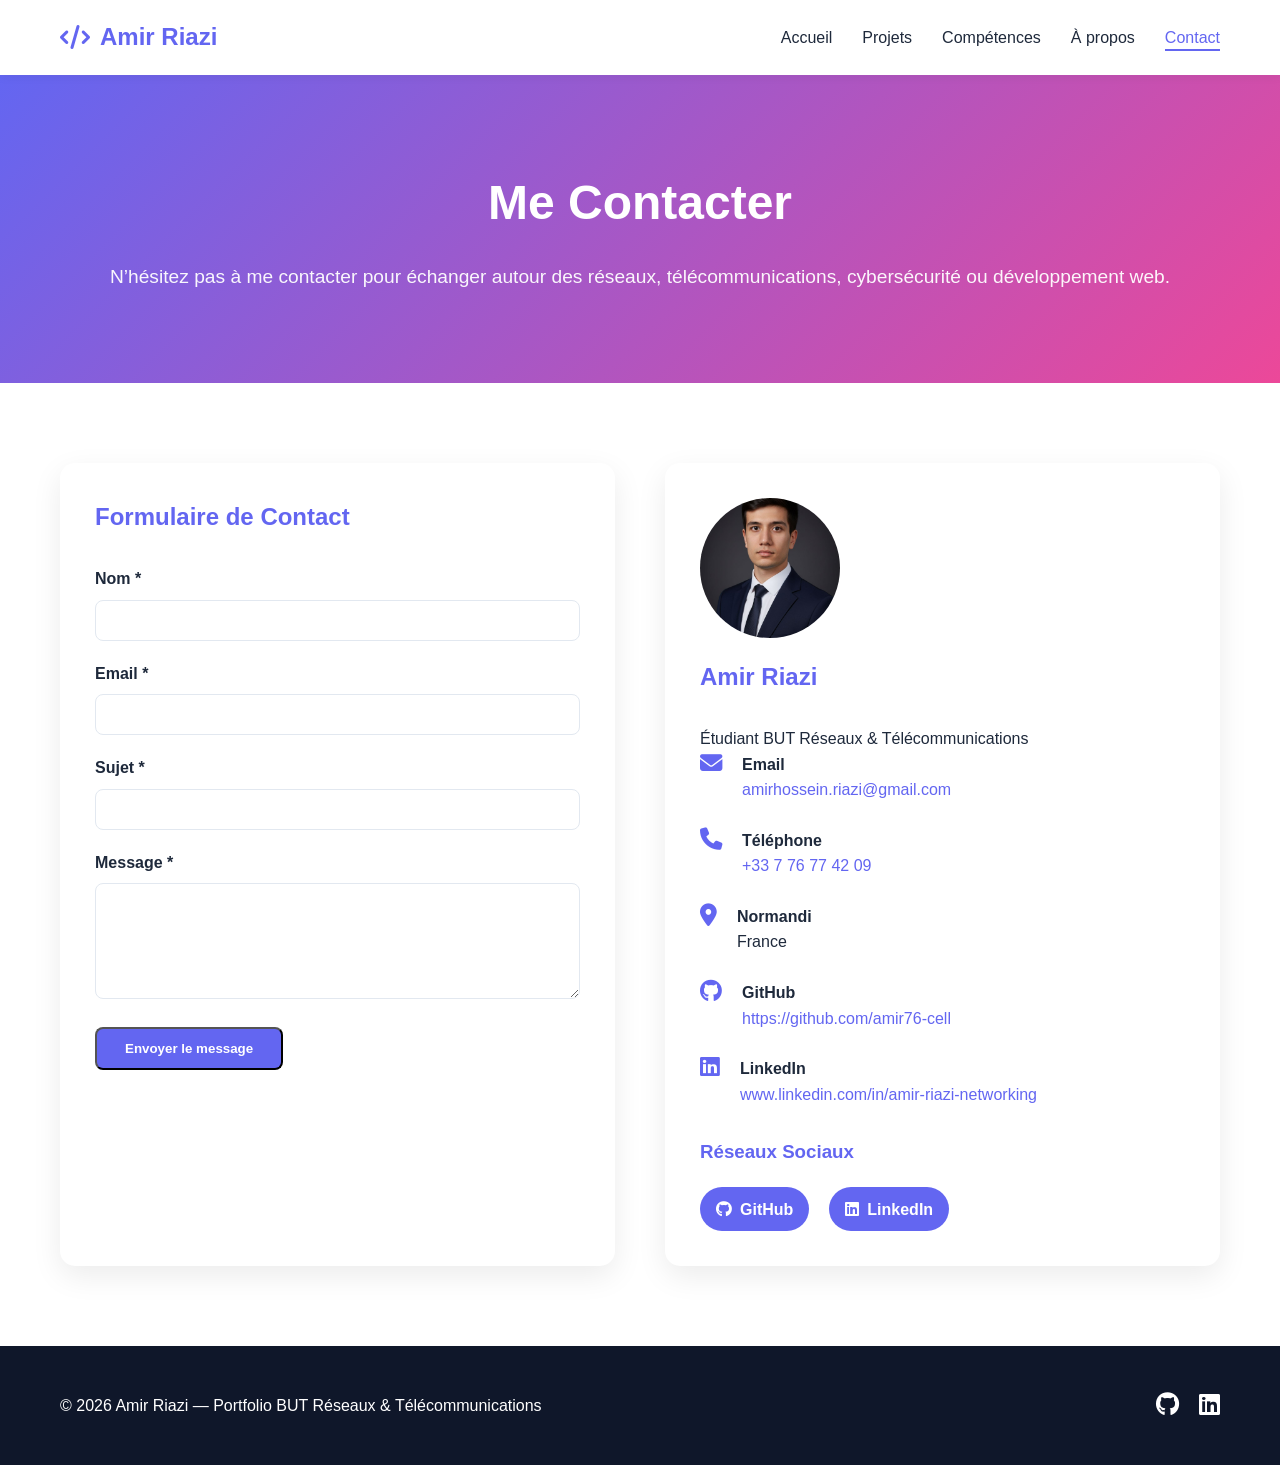
==== pages/contact.html @ 75310626 "first commit" ====
<!doctype html>
<html lang="fr">
  <head>
    <meta charset="UTF-8" />

    <meta name="viewport" content="width=device-width, initial-scale=1.0" />

    <title>Contact - Amir Riazi</title>

    <link rel="stylesheet" href="../css/style.css" />

    <link
      rel="stylesheet"
      href="https://cdnjs.cloudflare.com/ajax/libs/font-awesome/6.4.0/css/all.min.css"
    />
  </head>

  <body>
    <!-- NAVBAR -->

    <nav class="navbar">
      <div class="nav-container">
        <div class="logo">
          <a href="../index.html">
            <i class="fas fa-code"></i>
            Amir Riazi
          </a>
        </div>

        <ul class="nav-menu">
          <li><a href="../index.html">Accueil</a></li>
          <li><a href="projets.html">Projets</a></li>
          <li><a href="competences.html">Compétences</a></li>
          <li><a href="a-propos.html">À propos</a></li>
          <li><a href="contact.html" class="active">Contact</a></li>
        </ul>

        <div class="hamburger">
          <span></span>
          <span></span>
          <span></span>
        </div>
      </div>
    </nav>

    <!-- HERO -->

    <section class="page-hero">
      <h1>Me Contacter</h1>

      <p>
        N’hésitez pas à me contacter pour échanger autour des réseaux,
        télécommunications, cybersécurité ou développement web.
      </p>
    </section>

    <!-- CONTACT -->

    <section class="contact-section">
      <div class="container">
        <div class="contact-content">
          <!-- FORMULAIRE -->

          <div class="contact-form-container">
            <h2>Formulaire de Contact</h2>

            <form class="contact-form" id="contactForm">
              <div class="form-group">
                <label for="name">Nom *</label>

                <input type="text" id="name" name="name" required />
              </div>

              <div class="form-group">
                <label for="email">Email *</label>

                <input type="email" id="email" name="email" required />
              </div>

              <div class="form-group">
                <label for="subject">Sujet *</label>

                <input type="text" id="subject" name="subject" required />
              </div>

              <div class="form-group">
                <label for="message">Message *</label>

                <textarea
                  id="message"
                  name="message"
                  rows="6"
                  required
                ></textarea>
              </div>

              <button type="submit" class="btn btn-primary">
                Envoyer le message
              </button>
            </form>

            <div
              id="formMessage"
              class="form-message"
              style="display: none"
            ></div>
          </div>

          <!-- INFORMATIONS -->

          <div class="contact-info">
            <div class="contact-card">
              <img
                src="../images/photo_2026-04-20_21-14-37.jpg"
                alt="Photo Amir Riazi"
                class="contact-photo"
              />

              <h2>Amir Riazi</h2>

              <p class="contact-role">
                Étudiant BUT Réseaux & Télécommunications
              </p>
            </div>

            <!-- EMAIL -->

            <div class="info-item">
              <i class="fas fa-envelope"></i>

              <div>
                <h4>Email</h4>

                <p>
                  <a href="mailto:VOTREMAIL@gmail.com">
                    amirhossein.riazi@gmail.com
                  </a>
                </p>
              </div>
            </div>

            <!-- TÉLÉPHONE -->

            <div class="info-item">
              <i class="fas fa-phone"></i>

              <div>
                <h4>Téléphone</h4>

                <p>
                  <a href="tel:+33600000000"> +33 7 76 77 42 09 </a>
                </p>
              </div>
            </div>

            <!-- LOCALISATION -->

            <div class="info-item">
              <i class="fas fa-location-dot"></i>

              <div>
                <h4>Normandi</h4>

                <p>France</p>
              </div>
            </div>

            <!-- GITHUB -->

            <div class="info-item">
              <i class="fab fa-github"></i>

              <div>
                <h4>GitHub</h4>

                <p>
                  <a href="https://github.com/amir76-cell" target="_blank">
                    https://github.com/amir76-cell
                  </a>
                </p>
              </div>
            </div>

            <!-- LINKEDIN -->

            <div class="info-item">
              <i class="fab fa-linkedin"></i>

              <div>
                <h4>LinkedIn</h4>

                <p>
                  <a
                    href="https://www.linkedin.com/in/amir-riazi-networking/"
                    target="_blank"
                  >
                    www.linkedin.com/in/amir-riazi-networking
                  </a>
                </p>
              </div>
            </div>

            <!-- RÉSEAUX -->

            <h3 class="social-title">Réseaux Sociaux</h3>

            <div class="social-links social-contact">
              <a
                href="https://github.com/amir76-cell"
                target="_blank"
                aria-label="GitHub"
              >
                <i class="fab fa-github"></i>
                <span>GitHub</span>
              </a>

              <a
                href="https://www.linkedin.com/in/amir-riazi-networking/"
                target="_blank"
                aria-label="LinkedIn"
              >
                <i class="fab fa-linkedin"></i>
                <span>LinkedIn</span>
              </a>
            </div>
          </div>
        </div>
      </div>
    </section>

    <!-- FOOTER -->

    <footer>
      <div class="container">
        <p>
          &copy; 2026 Amir Riazi — Portfolio BUT Réseaux & Télécommunications
        </p>

        <div class="social-links">
          <a href="https://github.com/amir76-cell">
            <i class="fab fa-github"></i>
          </a>

          <a href="https://www.linkedin.com/in/amir-riazi-networking/">
            <i class="fab fa-linkedin"></i>
          </a>
        </div>
      </div>
    </footer>

    <script src="../js/script.js"></script>
  </body>
</html>
---- css/style.css ----
/* =====================================================
   VARIABLES & CONFIGURATION
===================================================== */

:root {
  --primary: #6366f1;
  --primary-dark: #4f46e5;
  --secondary: #ec4899;

  --bg-dark: #0f172a;
  --bg-light: #f8fafc;

  --text-dark: #1e293b;
  --text-light: #64748b;

  --white: #ffffff;
  --border: #e2e8f0;

  --shadow: 0 10px 30px rgba(0, 0, 0, 0.08);

  --transition: all 0.3s ease;
}

/* =====================================================
   RESET
===================================================== */

* {
  margin: 0;
  padding: 0;
  box-sizing: border-box;
}

html {
  scroll-behavior: smooth;
}

body {
  font-family: "Segoe UI", Tahoma, Geneva, Verdana, sans-serif;
  color: var(--text-dark);
  background: var(--white);
  line-height: 1.6;
  overflow-x: hidden;
}

img {
  max-width: 100%;
  display: block;
}

.container {
  max-width: 1200px;
  margin: auto;
  padding: 0 20px;
}

/* =====================================================
   NAVBAR
===================================================== */

.navbar {
  background: var(--white);
  position: sticky;
  top: 0;
  z-index: 1000;
  box-shadow: 0 2px 15px rgba(0, 0, 0, 0.05);
}

.nav-container {
  max-width: 1200px;
  margin: auto;
  padding: 0 20px;

  height: 75px;

  display: flex;
  justify-content: space-between;
  align-items: center;
}

.logo a {
  text-decoration: none;
  color: var(--primary);
  font-size: 1.5rem;
  font-weight: 700;

  display: flex;
  align-items: center;
  gap: 10px;
}

.nav-menu {
  list-style: none;

  display: flex;
  gap: 30px;
}

.nav-menu a {
  text-decoration: none;
  color: var(--text-dark);
  font-weight: 500;

  position: relative;
  transition: var(--transition);
}

.nav-menu a:hover,
.nav-menu a.active {
  color: var(--primary);
}

.nav-menu a::after {
  content: "";

  position: absolute;
  bottom: -5px;
  left: 0;

  width: 0;
  height: 2px;

  background: var(--primary);

  transition: var(--transition);
}

.nav-menu a:hover::after,
.nav-menu a.active::after {
  width: 100%;
}

/* =====================================================
   HAMBURGER
===================================================== */

.hamburger {
  display: none;
  flex-direction: column;
  gap: 5px;
  cursor: pointer;
}

.hamburger span {
  width: 25px;
  height: 3px;

  background: var(--text-dark);

  border-radius: 2px;

  transition: var(--transition);
}

/* =====================================================
   HERO
===================================================== */

.hero,
.page-hero {
  background: linear-gradient(135deg, var(--primary), var(--secondary));

  color: white;
  text-align: center;
}

.hero {
  min-height: 85vh;

  display: flex;
  justify-content: center;
  align-items: center;

  padding: 120px 20px;
}

.page-hero {
  padding: 90px 20px;
}

.hero-content {
  display: flex;
  align-items: center;
  justify-content: center;

  gap: 60px;

  flex-wrap: wrap;
}

.hero-text {
  max-width: 650px;
}

.hero h1,
.page-hero h1 {
  font-size: 3rem;
  margin-bottom: 20px;

  animation: slideInDown 0.8s ease;
}

.hero p,
.page-hero p {
  font-size: 1.2rem;
  opacity: 0.95;

  animation: slideInUp 0.8s ease;
}

.hero-photo {
  width: 260px;
  height: 260px;

  border-radius: 50%;
  overflow: hidden;

  border: 5px solid rgba(255, 255, 255, 0.2);

  box-shadow: var(--shadow);
}

.hero-photo img {
  width: 100%;
  height: 100%;
  object-fit: cover;
}

/* =====================================================
   BUTTONS
===================================================== */

.btn {
  display: inline-block;

  padding: 12px 28px;

  border-radius: 8px;

  text-decoration: none;
  font-weight: 600;

  transition: var(--transition);
}

.btn-primary {
  background: var(--primary);
  color: white;
}

.btn-primary:hover {
  background: var(--primary-dark);
  transform: translateY(-3px);
}

.btn-secondary {
  border: 2px solid var(--primary);
  color: var(--primary);
  background: white;
}

.btn-secondary:hover {
  background: var(--primary);
  color: white;
}

/* =====================================================
   PROJECTS
===================================================== */

.featured-projects,
.projects-section,
.skills-section,
.about-section,
.contact-section,
.timeline-section,
.cta {
  padding: 80px 20px;
}

.featured-projects {
  background: var(--bg-light);
}

.projects-grid,
.skills-grid {
  display: grid;
  grid-template-columns: repeat(auto-fit, minmax(280px, 1fr));

  gap: 30px;
}

.project-card,
.skill-category,
.project-detail,
.timeline-content,
.stat-card,
.contact-form-container,
.contact-info,
.about-photo-card {
  background: white;

  border-radius: 15px;

  box-shadow: var(--shadow);
}

.project-card {
  padding: 35px;
  text-align: center;

  transition: var(--transition);
}

.project-card:hover {
  transform: translateY(-10px);
}

.project-icon {
  font-size: 3rem;
  color: var(--primary);

  margin-bottom: 20px;
}

.project-card h3 {
  margin-bottom: 15px;
}

.project-card p {
  color: var(--text-light);
  margin-bottom: 20px;
}

.project-detail {
  padding: 40px;
  margin-bottom: 40px;

  border-left: 5px solid var(--primary);
}

.project-header {
  display: flex;
  justify-content: space-between;
  align-items: center;

  flex-wrap: wrap;
  gap: 20px;

  margin-bottom: 30px;

  cursor: pointer;
  user-select: none;
}

.project-detail:not(.open) .project-header {
  margin-bottom: 0;
}

.project-content {
  display: none;
  padding-top: 5px;
}

.project-detail.open .project-content {
  display: block;
}

.project-toggle {
  width: 42px;
  height: 42px;

  border: 0;
  border-radius: 50%;

  background: var(--bg-light);
  color: var(--primary);

  font-size: 1rem;
  cursor: pointer;

  display: inline-flex;
  align-items: center;
  justify-content: center;

  transition: var(--transition);
}

.project-toggle:hover {
  background: var(--primary);
  color: white;
}

.project-detail.open .project-toggle {
  transform: rotate(180deg);
}

.status-badge {
  background: var(--primary);
  color: white;

  padding: 8px 16px;

  border-radius: 20px;

  font-size: 0.9rem;
}

.project-info {
  margin-bottom: 30px;
}

.project-info h3 {
  margin-bottom: 15px;
  color: var(--primary);
}

.project-info p,
.project-info li {
  color: var(--text-light);
}

.project-info ul {
  list-style: none;
}

.project-info li {
  margin-bottom: 10px;
}

.skills-list {
  display: flex;
  flex-wrap: wrap;
  gap: 10px;
}

.skill-tag {
  background: var(--primary);
  color: white;

  padding: 8px 15px;

  border-radius: 20px;

  font-size: 0.9rem;
}

.project-gallery {
  display: grid;
  grid-template-columns: repeat(auto-fit, minmax(250px, 1fr));

  gap: 20px;
}

.project-gallery img {
  border-radius: 10px;
}

/* =====================================================
   SKILLS
===================================================== */

.skill-category {
  padding: 30px;
}

.skill-category h3 {
  margin-bottom: 25px;

  color: var(--primary);

  display: flex;
  align-items: center;
  gap: 10px;
}

.skill-item {
  margin-bottom: 20px;
}

.progress-bar {
  width: 100%;
  height: 8px;

  background: var(--border);

  border-radius: 10px;
  overflow: hidden;
}

.progress {
  height: 100%;

  background: linear-gradient(90deg, var(--primary), var(--secondary));
}

/* =====================================================
   ABOUT
===================================================== */

.about-content {
  display: grid;
  grid-template-columns: 1fr 320px;

  gap: 50px;
}

.about-text h2,
.about-text h3 {
  margin-bottom: 15px;
}

.about-text h2 {
  color: var(--primary);
}

.about-text p {
  color: var(--text-light);
  margin-bottom: 15px;
}

.formation-list {
  list-style: none;
}

.formation-list li {
  margin-bottom: 10px;
  color: var(--text-light);
}

.about-photo-card {
  padding: 30px;
  text-align: center;
}

.about-photo-card img {
  width: 180px;
  height: 180px;

  margin: auto auto 20px;

  border-radius: 50%;
  object-fit: cover;
}

.about-stats {
  margin-top: 30px;

  display: grid;
  gap: 20px;
}

.stat-card {
  padding: 25px;
  text-align: center;

  background: linear-gradient(135deg, var(--primary), var(--secondary));

  color: white;
}

.stat-card h4 {
  font-size: 2rem;
}

/* =====================================================
   TIMELINE
===================================================== */

.timeline-section {
  background: var(--bg-light);
}

.timeline {
  position: relative;
  margin-top: 50px;
}

.timeline::before {
  content: "";

  position: absolute;
  left: 50%;

  width: 3px;
  height: 100%;

  background: var(--primary);

  transform: translateX(-50%);
}

.timeline-item {
  position: relative;
  margin-bottom: 40px;
}

.timeline-item:nth-child(odd) {
  padding-right: calc(50% + 40px);
  text-align: right;
}

.timeline-item:nth-child(even) {
  padding-left: calc(50% + 40px);
}

.timeline-date {
  position: absolute;

  left: 50%;
  transform: translateX(-50%);

  background: var(--primary);
  color: white;

  padding: 8px 16px;

  border-radius: 20px;

  font-size: 0.9rem;
}

.timeline-content {
  padding: 25px;
}

/* =====================================================
   CONTACT
===================================================== */

.contact-content {
  display: grid;
  grid-template-columns: 1fr 1fr;

  gap: 50px;
}

.contact-form-container,
.contact-info {
  padding: 35px;
}

.contact-form-container h2,
.contact-info h2 {
  margin-bottom: 30px;
  color: var(--primary);
}

.form-group {
  margin-bottom: 20px;
}

.form-group label {
  display: block;
  margin-bottom: 8px;

  font-weight: 600;
}

.form-group input,
.form-group textarea {
  width: 100%;

  padding: 12px;

  border: 1px solid var(--border);
  border-radius: 8px;

  font-family: inherit;

  transition: var(--transition);
}

.form-group input:focus,
.form-group textarea:focus {
  outline: none;

  border-color: var(--primary);

  box-shadow: 0 0 0 3px rgba(99, 102, 241, 0.1);
}

.info-item {
  display: flex;
  gap: 20px;

  margin-bottom: 25px;
}

.info-item i {
  color: var(--primary);
  font-size: 1.4rem;
}

.info-item a {
  color: var(--primary);
  text-decoration: none;
}

.contact-photo {
  width: 140px;
  height: 140px;

  border-radius: 50%;

  object-fit: cover;

  margin-bottom: 20px;
}

.social-contact {
  margin-top: 20px;
}

.social-links {
  display: flex;
  gap: 20px;
}

.social-links a {
  color: white;
  font-size: 1.5rem;

  transition: var(--transition);
}

.social-links a:hover {
  transform: translateY(-3px);
  color: var(--primary);
}

.contact-info .social-title {
  margin-top: 30px;
  margin-bottom: 15px;

  color: var(--primary);
}

.contact-info .social-contact a {
  min-height: 44px;
  padding: 0 16px;

  border-radius: 999px;

  background: var(--primary);
  color: white;

  display: inline-flex;
  align-items: center;
  justify-content: center;
  gap: 8px;

  font-size: 1rem;
  font-weight: 600;
  text-decoration: none;
}

.contact-info .social-contact a:hover {
  background: var(--primary-dark);
  color: white;
}

/* =====================================================
   CTA
===================================================== */

.cta {
  background: linear-gradient(135deg, var(--primary), var(--secondary));

  color: white;
  text-align: center;
}

.cta h2 {
  font-size: 2.5rem;
  margin-bottom: 15px;
}

.cta p {
  margin-bottom: 25px;
}

/* =====================================================
   FOOTER
===================================================== */

footer {
  background: var(--bg-dark);

  color: white;

  padding: 40px 20px;
}

footer .container {
  display: flex;
  justify-content: space-between;
  align-items: center;

  flex-wrap: wrap;
  gap: 20px;
}

/* =====================================================
   ANIMATIONS
===================================================== */

@keyframes slideInDown {
  from {
    opacity: 0;
    transform: translateY(-30px);
  }

  to {
    opacity: 1;
    transform: translateY(0);
  }
}

@keyframes slideInUp {
  from {
    opacity: 0;
    transform: translateY(30px);
  }

  to {
    opacity: 1;
    transform: translateY(0);
  }
}

/* =====================================================
   RESPONSIVE
===================================================== */

@media (max-width: 900px) {
  .hero-content,
  .about-content,
  .contact-content {
    grid-template-columns: 1fr;
    flex-direction: column;

    text-align: center;
  }

  .timeline::before {
    left: 20px;
  }

  .timeline-item:nth-child(odd),
  .timeline-item:nth-child(even) {
    padding-left: 80px;
    padding-right: 0;

    text-align: left;
  }

  .timeline-date {
    left: 20px;
    transform: none;
  }
}

@media (max-width: 768px) {
  .nav-menu {
    display: none;

    position: absolute;
    top: 75px;
    left: 0;

    width: 100%;

    background: white;

    flex-direction: column;

    padding: 20px;
  }

  .nav-menu.active {
    display: flex;
  }

  .hamburger {
    display: flex;
  }

  .hero h1,
  .page-hero h1 {
    font-size: 2.2rem;
  }

  footer .container {
    flex-direction: column;
    text-align: center;
  }
}

@media (max-width: 480px) {
  .hero h1,
  .page-hero h1 {
    font-size: 1.8rem;
  }

  .btn {
    width: 100%;
  }

  .project-detail,
  .skill-category,
  .contact-form-container,
  .contact-info {
    padding: 25px;
  }
}

/* ===== COMPÉTENCES ===== */

.skills-section {
  padding: 80px 0;

  background: linear-gradient(180deg, #f8fafc 0%, #eef6ff 100%);
}

.skill-category {
  --skill-color: #2563eb;
  --skill-soft: #dbeafe;

  background: white;

  border: 1px solid #dbeafe;
  border-left: 6px solid var(--skill-color);

  border-radius: 18px;

  padding: 35px;

  margin-bottom: 40px;

  position: relative;

  overflow: hidden;

  transition: 0.4s ease;

  box-shadow: 0 14px 35px rgba(15, 23, 42, 0.08);
}

.skill-category:nth-child(2) {
  --skill-color: #0891b2;
  --skill-soft: #cffafe;
}

.skill-category:nth-child(3) {
  --skill-color: #db2777;
  --skill-soft: #fce7f3;
}

/* EFFET LUMIÈRE */

.skill-category::before {
  content: "";

  position: absolute;

  top: -50%;

  left: -50%;

  width: 200%;

  height: 200%;

  background: radial-gradient(
    circle,
    color-mix(in srgb, var(--skill-color) 14%, transparent),
    transparent 70%
  );

  opacity: 0;

  transition: 0.5s ease;
}

.skill-category:hover::before {
  opacity: 1;
}

.skill-category:hover {
  transform: translateY(-8px);

  border-color: var(--skill-color);

  box-shadow: 0 18px 45px rgba(15, 23, 42, 0.14);
}

/* TITRE */

.skill-category h3 {
  font-size: 1.7rem;

  color: var(--skill-color);

  margin-bottom: 20px;

  display: flex;

  align-items: center;

  gap: 15px;
}

.skill-category p {
  color: var(--text-light);

  line-height: 1.9;

  margin-bottom: 15px;

  font-size: 1rem;
}

/* AC */

.ac-list {
  margin-top: 30px;
}

.ac-list h4 {
  color: var(--text-dark);

  margin-bottom: 20px;

  font-size: 1.1rem;
}

.ac-list ul {
  list-style: none;

  padding: 0;
}

.ac-list li {
  position: relative;

  padding-left: 30px;

  margin-bottom: 18px;

  line-height: 1.8;

  color: var(--text-light);

  transition: 0.3s;
}

/* PETIT POINT BLEU */

.ac-list li::before {
  content: "";

  position: absolute;

  left: 0;

  top: 11px;

  width: 10px;

  height: 10px;

  border-radius: 50%;

  background: var(--skill-color);

  box-shadow: 0 0 0 4px var(--skill-soft);
}

.ac-list li:hover {
  transform: translateX(5px);

  color: var(--text-dark);
}

/* BADGE SAE */

.skill-badge {
  display: inline-block;

  padding: 8px 14px;

  border-radius: 30px;

  background: var(--skill-soft);

  border: 1px solid color-mix(in srgb, var(--skill-color) 30%, white);

  color: var(--skill-color);

  font-size: 0.9rem;

  margin-right: 10px;

  margin-top: 10px;
}

/* RESPONSIVE */

@media (max-width: 768px) {
  .skill-category {
    padding: 25px;
  }

  .skill-category h3 {
    font-size: 1.3rem;
  }
}
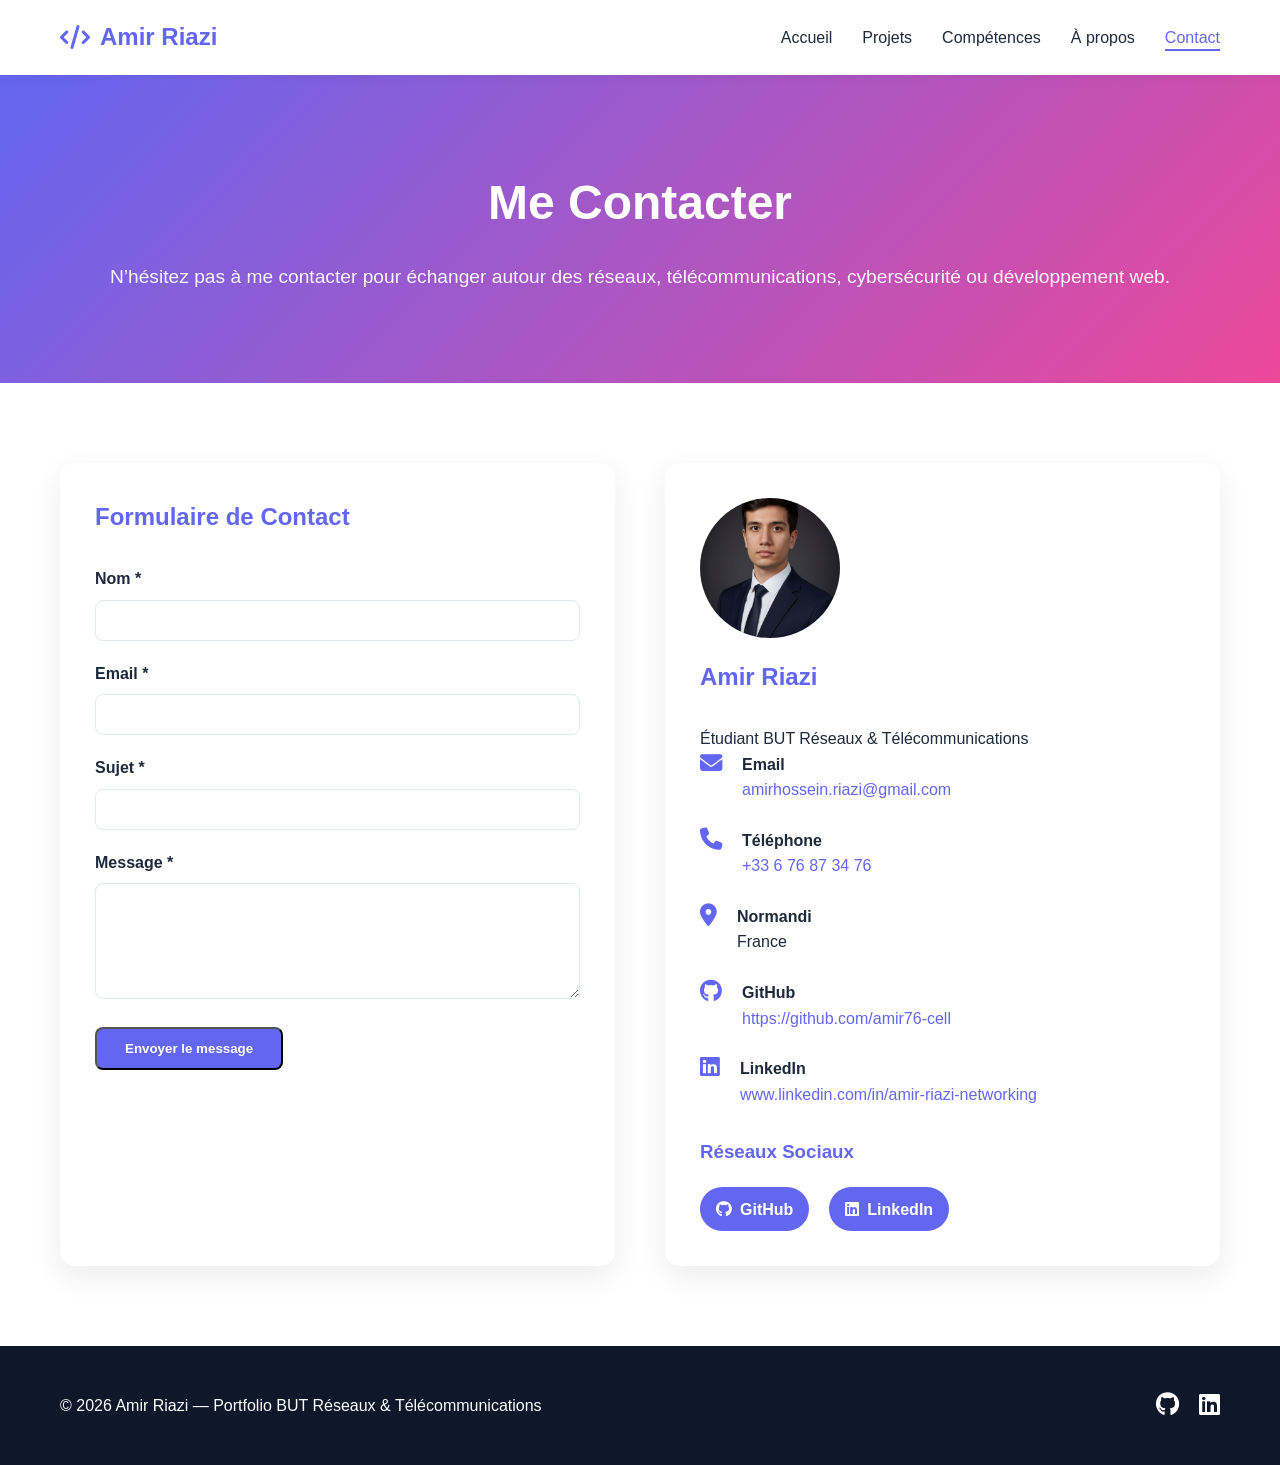
==== commit 44598f4c: "Update phone numbers in contact.html" ====
--- a/pages/contact.html
+++ b/pages/contact.html
@@ -148,7 +148,7 @@
                 <h4>Téléphone</h4>
 
                 <p>
-                  <a href="tel:+33600000000"> +33 7 76 77 42 09 </a>
+                  <a href="tel:+33600000000"> +33 6 76 87 34 76 </a>
                 </p>
               </div>
             </div>
--- a/css/style.css
+++ b/css/style.css
@@ -446,14 +446,56 @@
 }
 
 .project-gallery {
-  display: grid;
-  grid-template-columns: repeat(auto-fit, minmax(250px, 1fr));
-
-  gap: 20px;
+  display: flex;
+  flex-direction: column;
+  align-items: center;
+  gap: 30px;
+  margin: 30px 0;
+}
+
+.proof-item {
+  width: 70%;
+  max-width: 1000px;
+
+  overflow: hidden;
+  border-radius: 12px;
+  background: var(--bg-light);
+  box-shadow: var(--shadow);
+
+  transition: var(--transition);
 }
 
 .project-gallery img {
+  width: 100%;
+  height: auto;
+  display: block;
+}
+
+.proof-item {
+  overflow: hidden;
   border-radius: 10px;
+  background: var(--bg-light);
+  box-shadow: var(--shadow);
+  transition: var(--transition);
+}
+
+.proof-item:hover {
+  transform: translateY(-5px);
+  box-shadow: 0 15px 40px rgba(0, 0, 0, 0.12);
+}
+
+.project-gallery img {
+  width: 100%;
+  height: auto;
+  border-radius: 10px 10px 0 0;
+  display: block;
+}
+
+.proof-text {
+  padding: 15px;
+  font-size: 0.95rem;
+  color: var(--text-light);
+  text-align: center;
 }
 
 /* =====================================================
